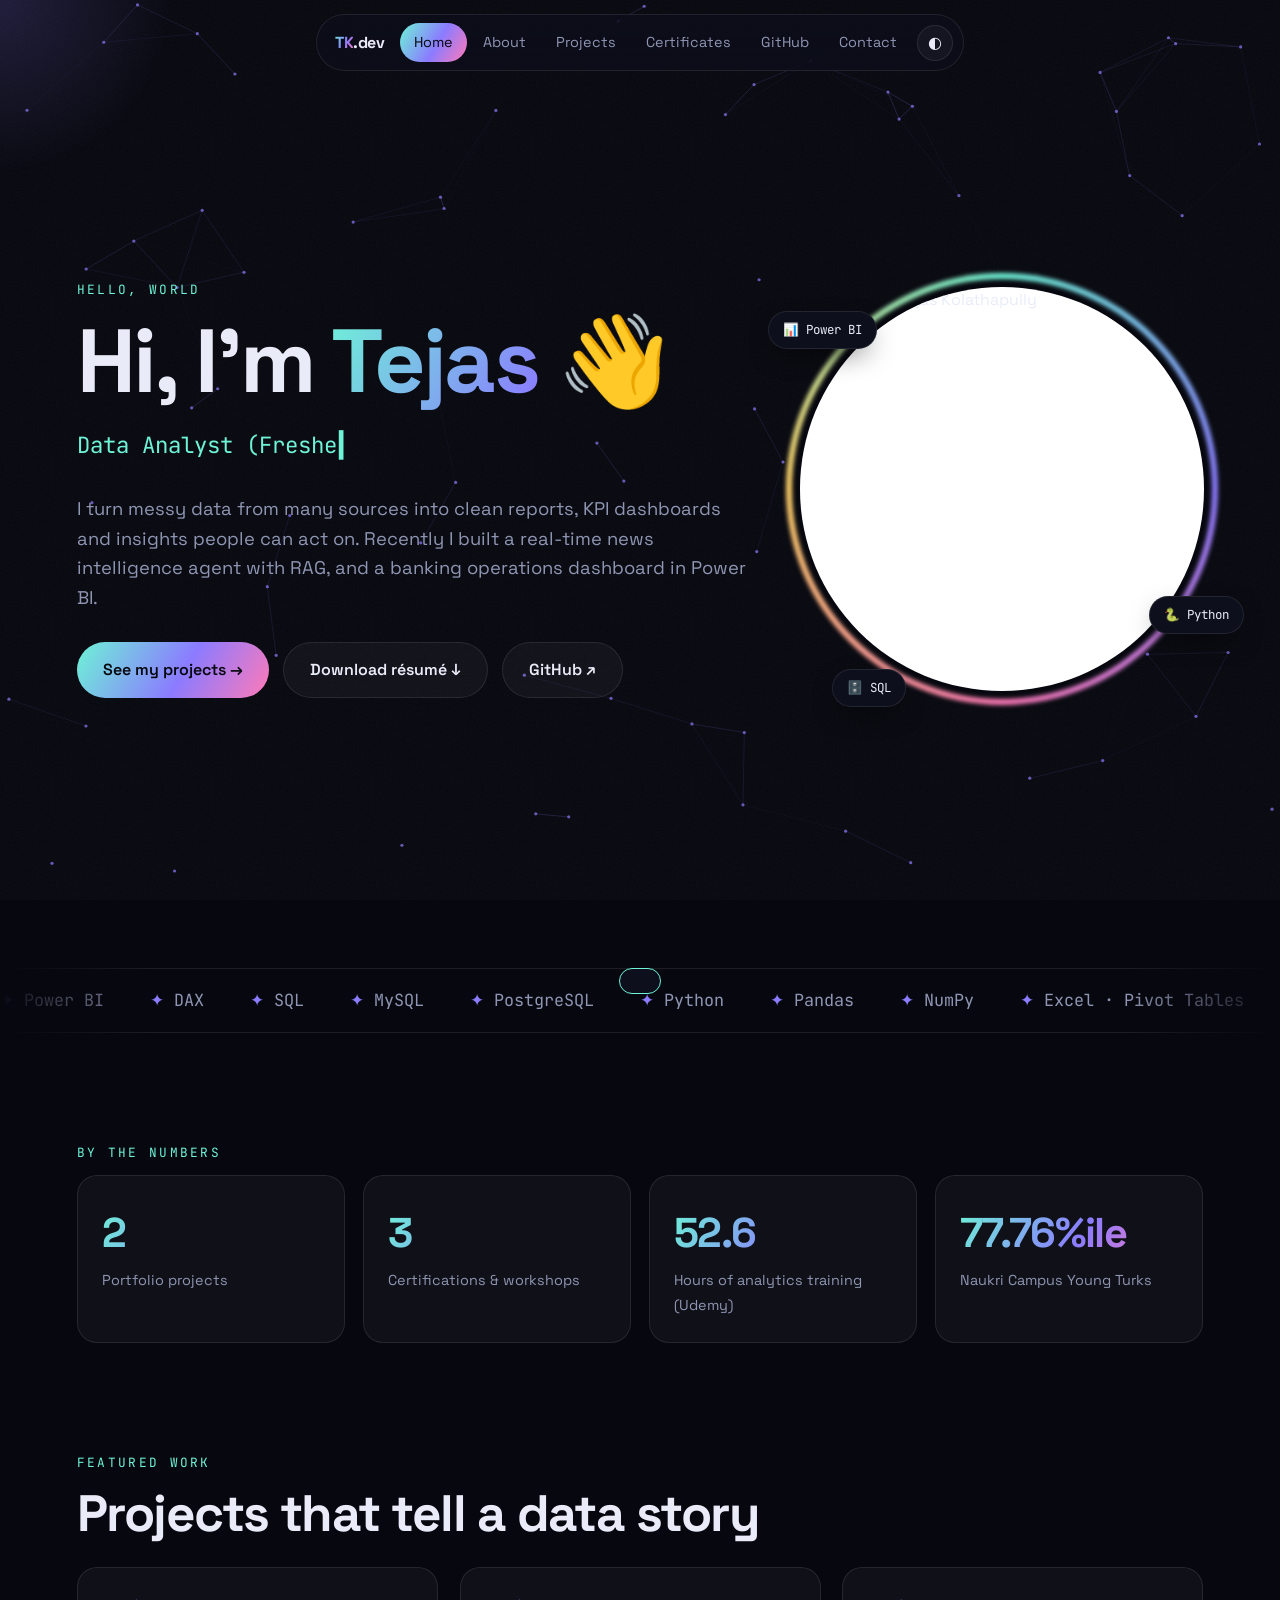
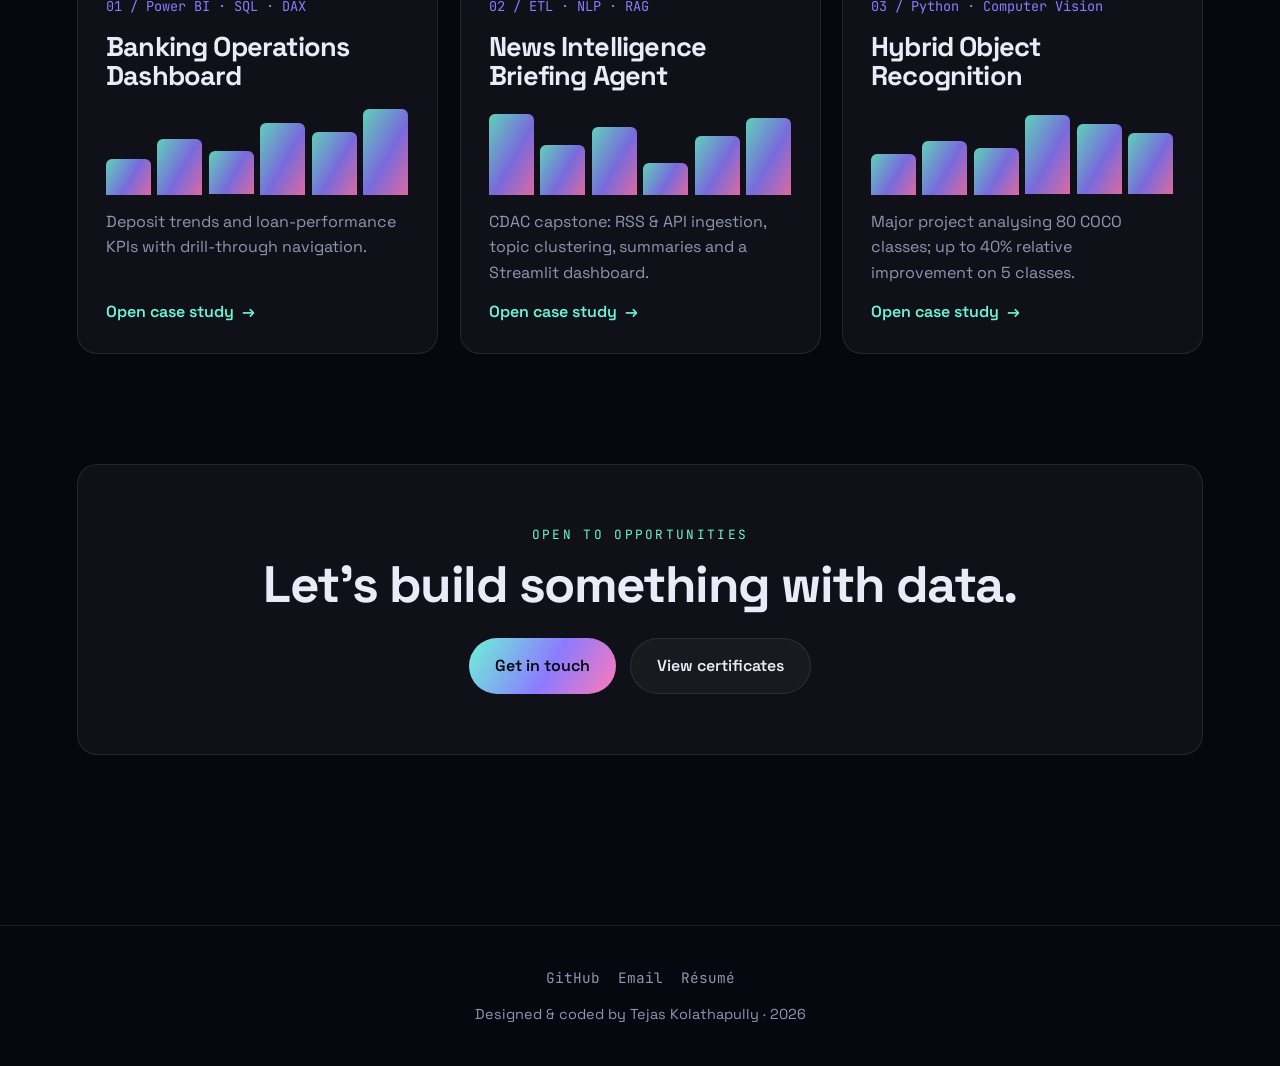
==== index.html @ ec4c1a6e "Add files via upload" ====
<!doctype html>
<html lang="en" data-theme="dark">
<head>
<meta charset="utf-8"><meta name="viewport" content="width=device-width,initial-scale=1">
<title>Tejas Kolathapully — Data Analyst &amp; Data Science Enthusiast</title>
<meta name="description" content="Portfolio of Tejas Kolathapully: Power BI, SQL, Python, ETL and analytics projects.">
<link rel="preconnect" href="https://fonts.googleapis.com"><link rel="preconnect" href="https://fonts.gstatic.com" crossorigin>
<link href="https://fonts.googleapis.com/css2?family=JetBrains+Mono:wght@400;600&family=Space+Grotesk:wght@400;500;700&display=swap" rel="stylesheet">
<link rel="stylesheet" href="style.css">
</head>
<body>
<main>
  <section class="hero">
    <div>
      <div class="eyebrow">Hello, world</div>
      <h1>Hi, I'm <span class="grad">Tejas</span> <span class="wave">👋</span></h1>
      <div class="typed" data-typed="Data Analyst (Fresher)|Power BI &amp; DAX dashboards|SQL &amp; ETL pipelines|Python · Pandas · NumPy|CDAC PG-CP BDA graduate"></div>
      <p class="lead">I turn messy data from many sources into clean reports, KPI dashboards and insights people can act on. Recently I built a real-time news intelligence agent with RAG, and a banking operations dashboard in Power BI.</p>
      <div class="row" style="margin-top:30px">
        <a class="btn primary" href="projects.html">See my projects →</a>
        <a class="btn" href="assets/resume.pdf" target="_blank">Download résumé ↓</a>
        <a class="btn" href="https://github.com/Tejaskolathapully" target="_blank" rel="noopener">GitHub ↗</a>
      </div>
    </div>
    <div class="photo-wrap tilt">
      <div class="ring"></div>
      <img src="assets/photo.jpg" alt="Portrait of Tejas Kolathapully">
      <span class="float-chip">📊 Power BI</span><span class="float-chip">🐍 Python</span><span class="float-chip">🗄️ SQL</span>
    </div>
  </section>

  <div class="marquee"><div class="track" id="mq"></div></div>

  <section>
    <div class="eyebrow reveal">By the numbers</div>
    <div class="stats">
      <div class="stat reveal"><b data-count="3">0</b><span>Portfolio projects</span></div>
      <div class="stat reveal d1"><b data-count="4">0</b><span>Certifications &amp; workshops</span></div>
      <div class="stat reveal d2"><b data-count="67.5" data-dec="1">0</b><span>Hours of analytics training (Udemy)</span></div>
      <div class="stat reveal d3"><b data-count="99.76" data-dec="2" data-suffix="%ile">0</b><span>Naukri Campus Young Turks</span></div>
    </div>
  </section>

  <section>
    <div class="eyebrow reveal">Featured work</div>
    <h2 class="reveal">Projects that tell a data story</h2>
    <div class="grid g3">
      <a class="card proj tilt reveal" href="project-banking.html">
        <span class="num">01 / Power BI · SQL · DAX</span><h3>Banking Operations Dashboard</h3>
        <div class="viz"><u style="--h:40%"></u><u style="--h:62%"></u><u style="--h:48%"></u><u style="--h:80%"></u><u style="--h:70%"></u><u style="--h:95%"></u></div>
        <p class="muted">Deposit trends and loan-performance KPIs with drill-through navigation.</p><span class="go">Open case study <i>→</i></span>
      </a>
      <a class="card proj tilt reveal d1" href="project-news.html">
        <span class="num">02 / ETL · NLP · RAG</span><h3>News Intelligence Briefing Agent</h3>
        <div class="viz"><u style="--h:90%"></u><u style="--h:55%"></u><u style="--h:75%"></u><u style="--h:35%"></u><u style="--h:65%"></u><u style="--h:85%"></u></div>
        <p class="muted">CDAC capstone: RSS &amp; API ingestion, topic clustering, summaries and a Streamlit dashboard.</p><span class="go">Open case study <i>→</i></span>
      </a>
      <a class="card proj tilt reveal d2" href="project-vision.html">
        <span class="num">03 / Python · Computer Vision</span><h3>Hybrid Object Recognition</h3>
        <div class="viz"><u style="--h:45%"></u><u style="--h:60%"></u><u style="--h:52%"></u><u style="--h:88%"></u><u style="--h:78%"></u><u style="--h:68%"></u></div>
        <p class="muted">Major project analysing 80 COCO classes; up to 40% relative improvement on 5 classes.</p><span class="go">Open case study <i>→</i></span>
      </a>
    </div>
  </section>

  <section class="card reveal" style="text-align:center;padding:60px 24px">
    <div class="eyebrow">Open to opportunities</div>
    <h2>Let's build something with data.</h2>
    <div class="row" style="justify-content:center"><a class="btn primary" href="contact.html">Get in touch</a><a class="btn" href="certificates.html">View certificates</a></div>
  </section>
</main>
<script>
  const sk=['Power BI','DAX','SQL','MySQL','PostgreSQL','Python','Pandas','NumPy','Excel · Pivot Tables','Tableau','ETL','EDA','Streamlit','RAG','Git & GitHub','Data Validation'];
  document.getElementById('mq').innerHTML=[...sk,...sk].map(s=>`<span>${s}</span>`).join('');
</script>
<script src="main.js"></script>
</body>
</html>
---- style.css ----
/* ==========================================================
   Tejas Kolathapully — Portfolio
   Shared stylesheet for every page
   ========================================================== */
:root{
  --bg:#07080f; --bg2:#0d0f1c; --card:rgba(255,255,255,.04); --card-b:rgba(255,255,255,.09);
  --text:#e9ecf8; --muted:#8f96b3; --a1:#6ef3d6; --a2:#8b7bff; --a3:#ff7ab8; --a4:#ffd166;
  --grad:linear-gradient(120deg,var(--a1),var(--a2) 55%,var(--a3));
  --radius:20px; --ease:cubic-bezier(.2,.8,.2,1);
  --mono:'JetBrains Mono',ui-monospace,SFMono-Regular,Menlo,monospace;
  --sans:'Space Grotesk','Segoe UI',system-ui,sans-serif;
}
[data-theme="light"]{
  --bg:#f5f6fc; --bg2:#ffffff; --card:rgba(20,24,60,.04); --card-b:rgba(20,24,60,.12);
  --text:#14172b; --muted:#59607f; --a1:#0fa88a; --a2:#5b49e8; --a3:#d6337f; --a4:#c78a00;
}
*{box-sizing:border-box;margin:0;padding:0}
html{scroll-behavior:smooth}
body{background:var(--bg);color:var(--text);font-family:var(--sans);line-height:1.6;overflow-x:hidden;transition:background .4s,color .4s}
a{color:inherit;text-decoration:none}
img{max-width:100%;display:block}
::selection{background:var(--a2);color:#fff}
::-webkit-scrollbar{width:10px}::-webkit-scrollbar-thumb{background:var(--a2);border-radius:10px}::-webkit-scrollbar-track{background:var(--bg)}

#bg-canvas{position:fixed;inset:0;z-index:-2;width:100%;height:100%}
.noise{position:fixed;inset:0;z-index:-1;pointer-events:none;opacity:.05;
  background-image:url("data:image/svg+xml;utf8,<svg xmlns='http://www.w3.org/2000/svg' width='160' height='160'><filter id='n'><feTurbulence type='fractalNoise' baseFrequency='.9' numOctaves='2'/></filter><rect width='100%' height='100%' filter='url(%23n)'/></svg>")}
#progress{position:fixed;top:0;left:0;height:3px;width:0;background:var(--grad);z-index:200}
.cursor-glow{position:fixed;width:380px;height:380px;border-radius:50%;pointer-events:none;z-index:-1;
  background:radial-gradient(circle,rgba(139,123,255,.18),transparent 65%);transform:translate(-50%,-50%);transition:opacity .3s}
@media (hover:none){.cursor-glow{display:none}}

/* page curtain */
#curtain{position:fixed;inset:0;z-index:500;display:flex;pointer-events:none}
#curtain i{flex:1;background:var(--bg2);transform:scaleY(1);transform-origin:top;transition:transform .6s var(--ease)}
#curtain.out i{transform:scaleY(0)}
#curtain.in i{transform-origin:bottom;transform:scaleY(1)}
#curtain i:nth-child(1){transition-delay:0s}#curtain i:nth-child(2){transition-delay:.05s}
#curtain i:nth-child(3){transition-delay:.1s}#curtain i:nth-child(4){transition-delay:.15s}#curtain i:nth-child(5){transition-delay:.2s}

/* nav */
nav.top{position:fixed;top:14px;left:50%;transform:translateX(-50%);z-index:150;display:flex;align-items:center;gap:6px;
  padding:8px 10px 8px 18px;border-radius:999px;background:rgba(13,15,28,.65);backdrop-filter:blur(16px);border:1px solid var(--card-b);max-width:96vw}
[data-theme="light"] nav.top{background:rgba(255,255,255,.75)}
nav.top .logo{font-weight:700;margin-right:10px;letter-spacing:-.5px;white-space:nowrap}
nav.top .logo b{background:var(--grad);-webkit-background-clip:text;background-clip:text;color:transparent}
nav.top a.l{padding:8px 14px;border-radius:999px;font-size:.9rem;color:var(--muted);transition:.25s;position:relative}
nav.top a.l:hover{color:var(--text);background:var(--card)}
nav.top a.l.active{color:#07080f;background:var(--grad)}
#theme{border:1px solid var(--card-b);background:var(--card);color:var(--text);width:36px;height:36px;border-radius:50%;cursor:pointer;font-size:1rem;margin-left:4px}
#burger{display:none;background:none;border:0;color:var(--text);font-size:1.4rem;cursor:pointer}
@media(max-width:820px){
  nav.top{width:calc(100% - 20px);justify-content:space-between;border-radius:22px;flex-wrap:wrap}
  #burger{display:block}
  nav.top .links{display:none;width:100%;flex-direction:column;padding:6px 0}
  nav.top.open .links{display:flex}
  nav.top a.l{display:block}
}
nav.top .links{display:flex;gap:2px;align-items:center}

main{padding:120px 6vw 60px;max-width:1280px;margin:0 auto}
section{margin-bottom:110px}
.eyebrow{font-family:var(--mono);font-size:.8rem;color:var(--a1);letter-spacing:.18em;text-transform:uppercase;margin-bottom:12px}
h1,h2,h3{letter-spacing:-.03em;line-height:1.08}
h1{font-size:clamp(2.6rem,7vw,5.6rem)}
h2{font-size:clamp(1.9rem,4.2vw,3.2rem);margin-bottom:26px}
h3{font-size:1.25rem}
.grad{background:var(--grad);-webkit-background-clip:text;background-clip:text;color:transparent;background-size:200% auto;animation:shine 6s linear infinite}
@keyframes shine{to{background-position:200% center}}
p.lead{font-size:1.15rem;color:var(--muted);max-width:62ch}
.muted{color:var(--muted)}

/* buttons */
.btn{display:inline-flex;align-items:center;gap:10px;padding:14px 26px;border-radius:999px;font-weight:600;cursor:pointer;border:1px solid var(--card-b);
  background:var(--card);color:var(--text);transition:transform .25s var(--ease),box-shadow .3s,background .3s;position:relative;overflow:hidden}
.btn:hover{box-shadow:0 10px 40px -10px var(--a2)}
.btn.primary{background:var(--grad);color:#07080f;border:0}
.btn.primary:hover{box-shadow:0 12px 44px -8px var(--a3)}
.row{display:flex;gap:14px;flex-wrap:wrap}

/* hero */
.hero{min-height:82vh;display:grid;grid-template-columns:1.25fr .75fr;gap:50px;align-items:center}
@media(max-width:900px){.hero{grid-template-columns:1fr;text-align:left}.hero .photo-wrap{order:-1;max-width:300px}}
.hero h1 .wave{display:inline-block;animation:wave 2.2s ease-in-out infinite;transform-origin:70% 70%}
@keyframes wave{0%,60%,100%{transform:rotate(0)}10%{transform:rotate(16deg)}20%{transform:rotate(-8deg)}30%{transform:rotate(16deg)}40%{transform:rotate(-4deg)}50%{transform:rotate(10deg)}}
.typed{font-family:var(--mono);font-size:clamp(1rem,2.2vw,1.4rem);color:var(--a1);margin:18px 0 22px;min-height:2em}
.typed::after{content:'▍';animation:blink 1s steps(1) infinite;margin-left:2px}
@keyframes blink{50%{opacity:0}}
.photo-wrap{position:relative;aspect-ratio:1;max-width:420px;justify-self:center;width:100%}
.photo-wrap .ring{position:absolute;inset:-14px;border-radius:50%;background:conic-gradient(from 0deg,var(--a1),var(--a2),var(--a3),var(--a4),var(--a1));animation:spin 8s linear infinite;filter:blur(2px)}
.photo-wrap .ring::after{content:'';position:absolute;inset:6px;background:var(--bg);border-radius:50%}
.photo-wrap img{position:relative;border-radius:50%;width:100%;height:100%;object-fit:cover;object-position:center 20%;background:#fff}
@keyframes spin{to{transform:rotate(360deg)}}
.float-chip{position:absolute;padding:8px 14px;border-radius:999px;background:var(--bg2);border:1px solid var(--card-b);font-family:var(--mono);font-size:.78rem;animation:bob 5s ease-in-out infinite;box-shadow:0 10px 30px -12px #000}
.float-chip:nth-of-type(1){top:6%;left:-8%}.float-chip:nth-of-type(2){bottom:14%;right:-10%;animation-delay:-2s}.float-chip:nth-of-type(3){bottom:-4%;left:8%;animation-delay:-3.5s}
@keyframes bob{50%{transform:translateY(-12px)}}

/* marquee */
.marquee{overflow:hidden;border-block:1px solid var(--card-b);padding:18px 0;margin:0 -6vw 110px;mask-image:linear-gradient(90deg,transparent,#000 12%,#000 88%,transparent)}
.marquee .track{display:flex;gap:46px;width:max-content;animation:marq 30s linear infinite}
.marquee:hover .track{animation-play-state:paused}
.marquee span{font-family:var(--mono);font-size:1.05rem;color:var(--muted);white-space:nowrap}
.marquee span::before{content:'✦ ';color:var(--a2)}
@keyframes marq{to{transform:translateX(-50%)}}

/* cards */
.grid{display:grid;gap:22px}
.g2{grid-template-columns:repeat(auto-fit,minmax(300px,1fr))}
.g3{grid-template-columns:repeat(auto-fit,minmax(260px,1fr))}
.card{background:var(--card);border:1px solid var(--card-b);border-radius:var(--radius);padding:28px;position:relative;overflow:hidden;transition:border-color .3s,transform .3s var(--ease)}
.card::before{content:'';position:absolute;inset:0;background:radial-gradient(500px circle at var(--mx,50%) var(--my,0%),rgba(139,123,255,.16),transparent 45%);opacity:0;transition:opacity .3s;pointer-events:none}
.card:hover::before{opacity:1}
.card:hover{border-color:rgba(139,123,255,.5)}
.tilt{transform-style:preserve-3d;will-change:transform}
.tag{display:inline-block;font-family:var(--mono);font-size:.72rem;padding:4px 10px;border-radius:999px;border:1px solid var(--card-b);color:var(--muted);margin:0 6px 6px 0}

/* stats */
.stats{display:grid;grid-template-columns:repeat(auto-fit,minmax(170px,1fr));gap:18px}
.stat{padding:24px;border-radius:var(--radius);border:1px solid var(--card-b);background:var(--card)}
.stat b{display:block;font-size:2.6rem;letter-spacing:-.04em;background:var(--grad);-webkit-background-clip:text;background-clip:text;color:transparent}
.stat span{color:var(--muted);font-size:.9rem}

/* project cards */
.proj{display:flex;flex-direction:column;gap:14px;min-height:340px}
.proj .num{font-family:var(--mono);color:var(--a2);font-size:.85rem}
.proj h3{font-size:1.7rem}
.proj .go{margin-top:auto;display:flex;align-items:center;gap:8px;font-weight:600;color:var(--a1)}
.proj .go i{transition:transform .3s var(--ease);font-style:normal}
.proj:hover .go i{transform:translateX(8px)}
.proj .viz{height:90px;display:flex;align-items:flex-end;gap:6px}
.proj .viz u{flex:1;background:var(--grad);border-radius:6px 6px 0 0;height:var(--h);transform-origin:bottom;animation:grow 1.2s var(--ease) both;opacity:.85;text-decoration:none}
@keyframes grow{from{transform:scaleY(0)}}

/* timeline */
.timeline{position:relative;padding-left:34px}
.timeline::before{content:'';position:absolute;left:8px;top:6px;bottom:6px;width:2px;background:linear-gradient(var(--a1),var(--a2),var(--a3))}
.tl{position:relative;margin-bottom:34px}
.tl::before{content:'';position:absolute;left:-34px;top:6px;width:18px;height:18px;border-radius:50%;background:var(--bg);border:3px solid var(--a1);box-shadow:0 0 18px var(--a1)}
.tl .when{font-family:var(--mono);font-size:.8rem;color:var(--a1)}

/* skill bars */
.skill{margin-bottom:18px}
.skill .top{display:flex;justify-content:space-between;font-size:.95rem;margin-bottom:6px}
.bar{height:8px;background:var(--card-b);border-radius:10px;overflow:hidden}
.bar i{display:block;height:100%;width:0;background:var(--grad);border-radius:10px;transition:width 1.4s var(--ease)}

/* reveal */
.reveal{opacity:0;transform:translateY(34px);transition:opacity .9s var(--ease),transform .9s var(--ease)}
.reveal.show{opacity:1;transform:none}
.reveal.d1{transition-delay:.1s}.reveal.d2{transition-delay:.2s}.reveal.d3{transition-delay:.3s}

/* page hero (inner pages) */
.page-hero{padding:30px 0 60px}
.page-hero h1{font-size:clamp(2.4rem,6vw,4.6rem)}
.crumbs{font-family:var(--mono);font-size:.8rem;color:var(--muted);margin-bottom:20px}
.crumbs a{color:var(--a1)}

/* certificates */
.filters{display:flex;gap:10px;flex-wrap:wrap;margin-bottom:30px}
.filters button{font:inherit;padding:9px 18px;border-radius:999px;border:1px solid var(--card-b);background:var(--card);color:var(--muted);cursor:pointer;transition:.25s}
.filters button.on,.filters button:hover{color:#07080f;background:var(--grad);border-color:transparent}
.cert{padding:0;cursor:zoom-in}
.cert .img{aspect-ratio:4/3;overflow:hidden;background:#fff}
.cert .img img{width:100%;height:100%;object-fit:cover;object-position:top;transition:transform .7s var(--ease)}
.cert:hover .img img{transform:scale(1.07)}
.cert .meta{padding:20px 22px 24px}
.cert .meta small{font-family:var(--mono);color:var(--a1)}
.cert .meta h3{margin:6px 0}
.cert.hide{display:none}
#lightbox{position:fixed;inset:0;z-index:400;background:rgba(4,5,12,.9);backdrop-filter:blur(8px);display:none;align-items:center;justify-content:center;flex-direction:column;gap:16px;padding:30px}
#lightbox.open{display:flex;animation:fade .3s}
#lightbox img{max-height:78vh;max-width:92vw;border-radius:14px;box-shadow:0 30px 100px -20px #000}
#lightbox p{color:#cfd3ea}
@keyframes fade{from{opacity:0}}

/* github repos */
.repo{display:flex;flex-direction:column;gap:10px}
.repo h3{font-family:var(--mono);font-size:1.05rem;color:var(--a1)}
.repo .meta{display:flex;gap:14px;font-family:var(--mono);font-size:.78rem;color:var(--muted);margin-top:auto}
.dot{display:inline-block;width:10px;height:10px;border-radius:50%;background:var(--a2);margin-right:6px}

/* project detail */
.kv{display:grid;grid-template-columns:repeat(auto-fit,minmax(180px,1fr));gap:16px;margin:30px 0}
.kv div{padding:18px;border-radius:16px;border:1px solid var(--card-b);background:var(--card)}
.kv small{font-family:var(--mono);color:var(--muted);display:block;margin-bottom:4px}
.steps{counter-reset:s;display:grid;gap:16px}
.steps li{list-style:none;counter-increment:s;padding:22px 22px 22px 74px;position:relative;border-radius:16px;border:1px solid var(--card-b);background:var(--card)}
.steps li::before{content:counter(s,decimal-leading-zero);position:absolute;left:22px;top:18px;font-size:1.8rem;font-weight:700;background:var(--grad);-webkit-background-clip:text;background-clip:text;color:transparent}
.flow{display:flex;flex-wrap:wrap;gap:10px;align-items:center;margin:20px 0}
.flow .n{padding:12px 18px;border-radius:14px;border:1px solid var(--card-b);background:var(--card);font-family:var(--mono);font-size:.85rem;animation:pulse 3s ease-in-out infinite}
.flow .n:nth-child(4n+3){animation-delay:.5s}.flow .n:nth-child(4n+5){animation-delay:1s}
.flow .arr{color:var(--a2);font-size:1.3rem}
@keyframes pulse{50%{border-color:var(--a1);box-shadow:0 0 24px -6px var(--a1)}}
.chartbox{padding:26px;border-radius:var(--radius);border:1px solid var(--card-b);background:var(--card)}
.bars{display:flex;align-items:flex-end;gap:14px;height:200px;margin-top:14px}
.bars .b{flex:1;display:flex;flex-direction:column;justify-content:flex-end;align-items:center;gap:6px;height:100%}
.bars .b u{width:100%;border-radius:8px 8px 0 0;background:var(--grad);height:0;transition:height 1.3s var(--ease);text-decoration:none}
.bars .b u.alt{background:linear-gradient(var(--a3),var(--a2))}
.bars .b span{font-family:var(--mono);font-size:.7rem;color:var(--muted)}
.bars.show .b u{height:var(--h)}
.legend{display:flex;gap:18px;font-family:var(--mono);font-size:.78rem;color:var(--muted);margin-top:12px}
.legend i{display:inline-block;width:10px;height:10px;border-radius:3px;margin-right:6px;background:var(--a1)}
.legend i.alt{background:var(--a3)}
.pn{display:flex;justify-content:space-between;gap:16px;flex-wrap:wrap;margin-top:60px}
.pn a{flex:1;min-width:240px;padding:24px;border-radius:var(--radius);border:1px solid var(--card-b);background:var(--card);transition:.3s}
.pn a:hover{border-color:var(--a2);transform:translateY(-4px)}
.pn small{font-family:var(--mono);color:var(--muted)}

/* contact */
.big-mail{font-size:clamp(1.5rem,5vw,3.6rem);font-weight:700;letter-spacing:-.04em;word-break:break-all;display:inline-block}
.big-mail:hover{background:var(--grad);-webkit-background-clip:text;background-clip:text;color:transparent}
form.contact{display:grid;gap:14px;max-width:560px}
form.contact input,form.contact textarea{font:inherit;color:var(--text);background:var(--card);border:1px solid var(--card-b);border-radius:14px;padding:14px 16px;outline:none;transition:.25s}
form.contact input:focus,form.contact textarea:focus{border-color:var(--a2);box-shadow:0 0 0 4px rgba(139,123,255,.18)}

footer{border-top:1px solid var(--card-b);padding:40px 6vw;text-align:center;color:var(--muted);font-size:.9rem}
footer .soc{display:flex;gap:18px;justify-content:center;margin-bottom:14px;font-family:var(--mono)}
footer .soc a:hover{color:var(--a1)}
.spark{position:fixed;width:6px;height:6px;border-radius:50%;pointer-events:none;z-index:350;animation:spark .8s ease-out forwards}
@keyframes spark{to{transform:translate(var(--dx),var(--dy)) scale(0);opacity:0}}
.toast{position:fixed;bottom:26px;left:50%;transform:translateX(-50%) translateY(120px);background:var(--bg2);border:1px solid var(--a1);padding:12px 20px;border-radius:14px;z-index:600;transition:transform .5s var(--ease);font-family:var(--mono);font-size:.85rem}
.toast.show{transform:translateX(-50%) translateY(0)}
@media (prefers-reduced-motion:reduce){*{animation:none!important;transition:none!important}.reveal{opacity:1;transform:none}}
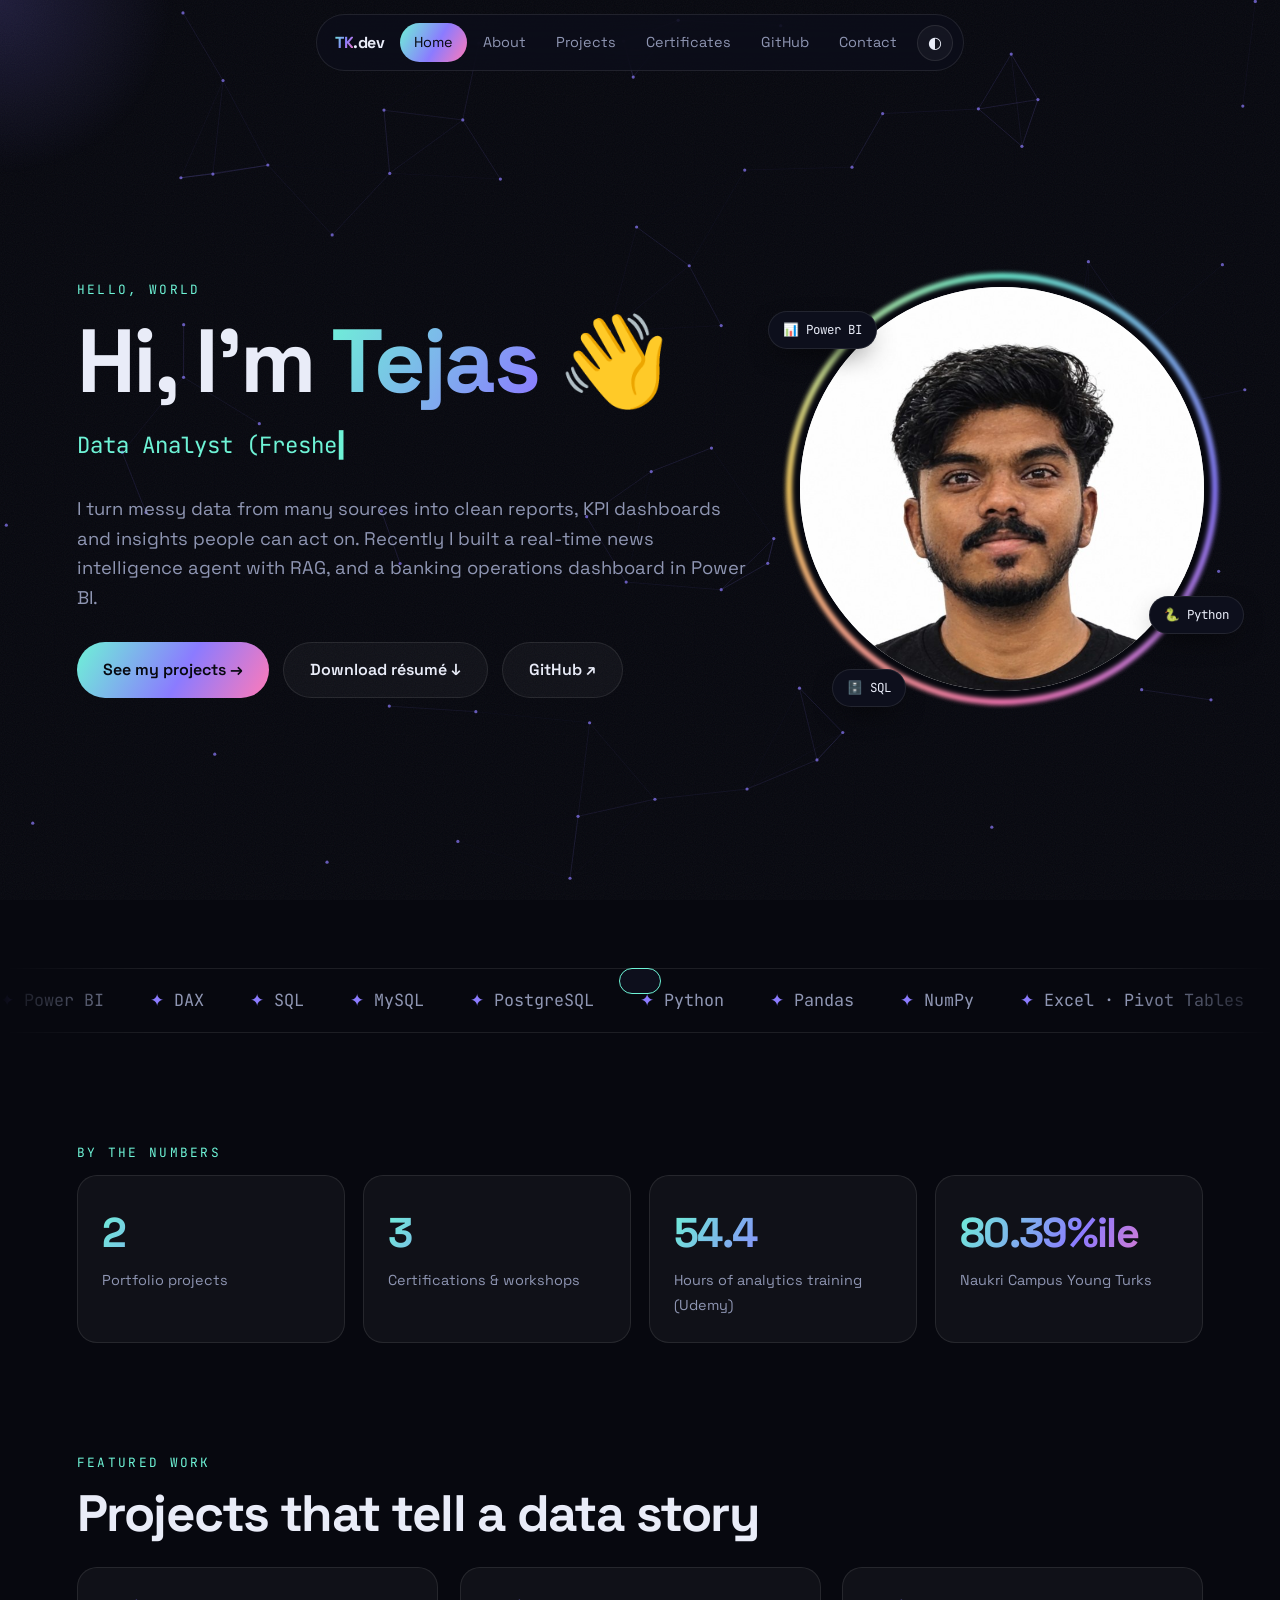
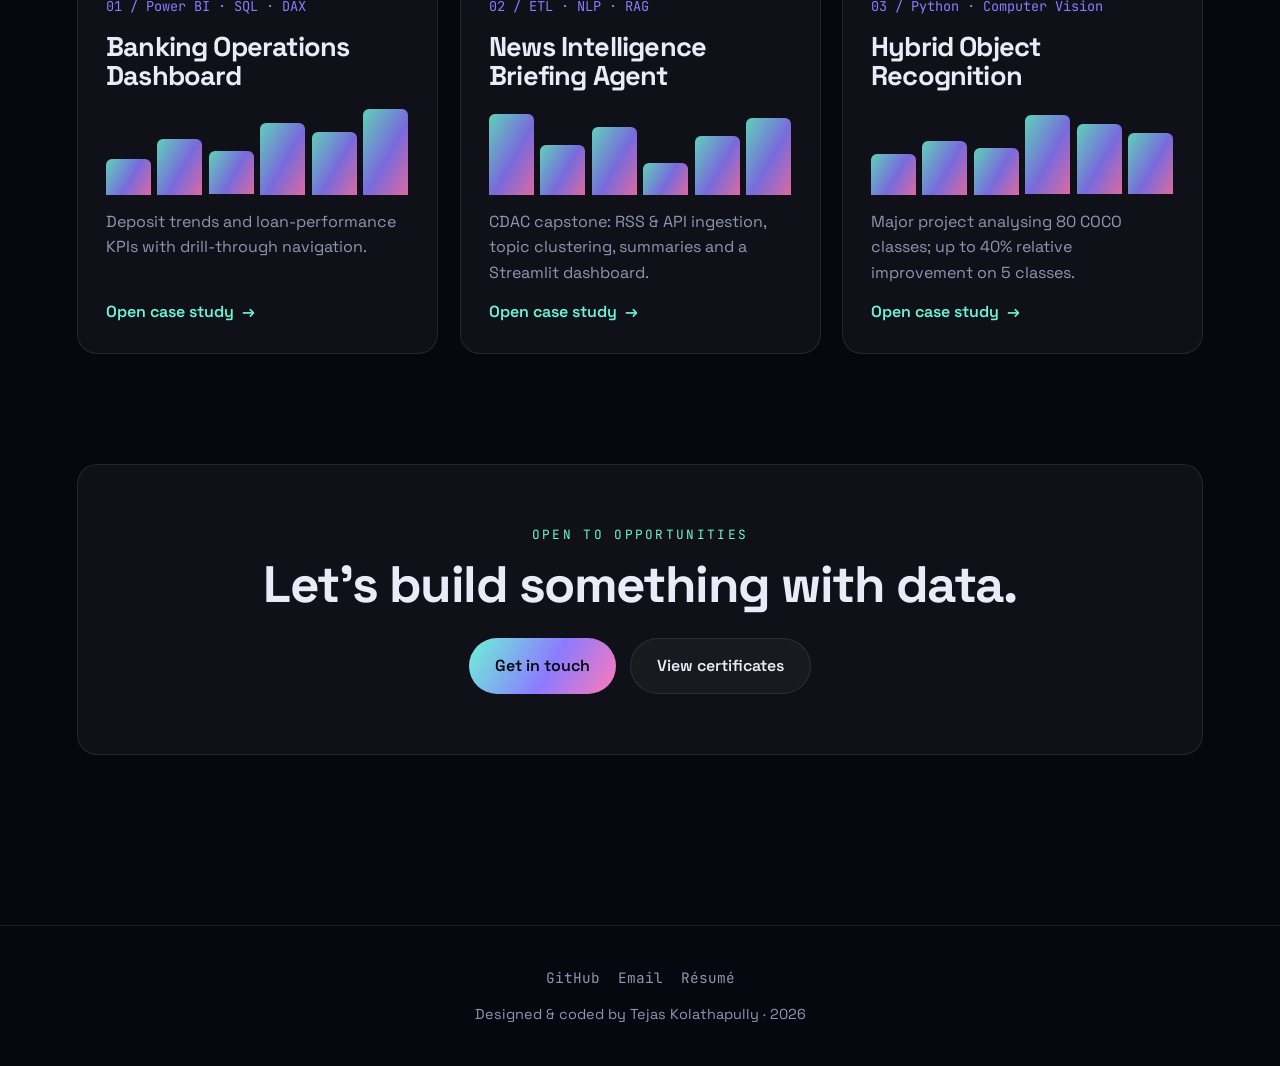
==== commit 0af8ab03: "Update index.html" ====
--- a/index.html
+++ b/index.html
@@ -18,7 +18,7 @@
       <p class="lead">I turn messy data from many sources into clean reports, KPI dashboards and insights people can act on. Recently I built a real-time news intelligence agent with RAG, and a banking operations dashboard in Power BI.</p>
       <div class="row" style="margin-top:30px">
         <a class="btn primary" href="projects.html">See my projects →</a>
-        <a class="btn" href="assets/resume.pdf" target="_blank">Download résumé ↓</a>
+        <a class="btn" href="assets/Kolathapully_Tejas_resume.pdf" target="_blank">Download résumé ↓</a>
         <a class="btn" href="https://github.com/Tejaskolathapully" target="_blank" rel="noopener">GitHub ↗</a>
       </div>
     </div>
